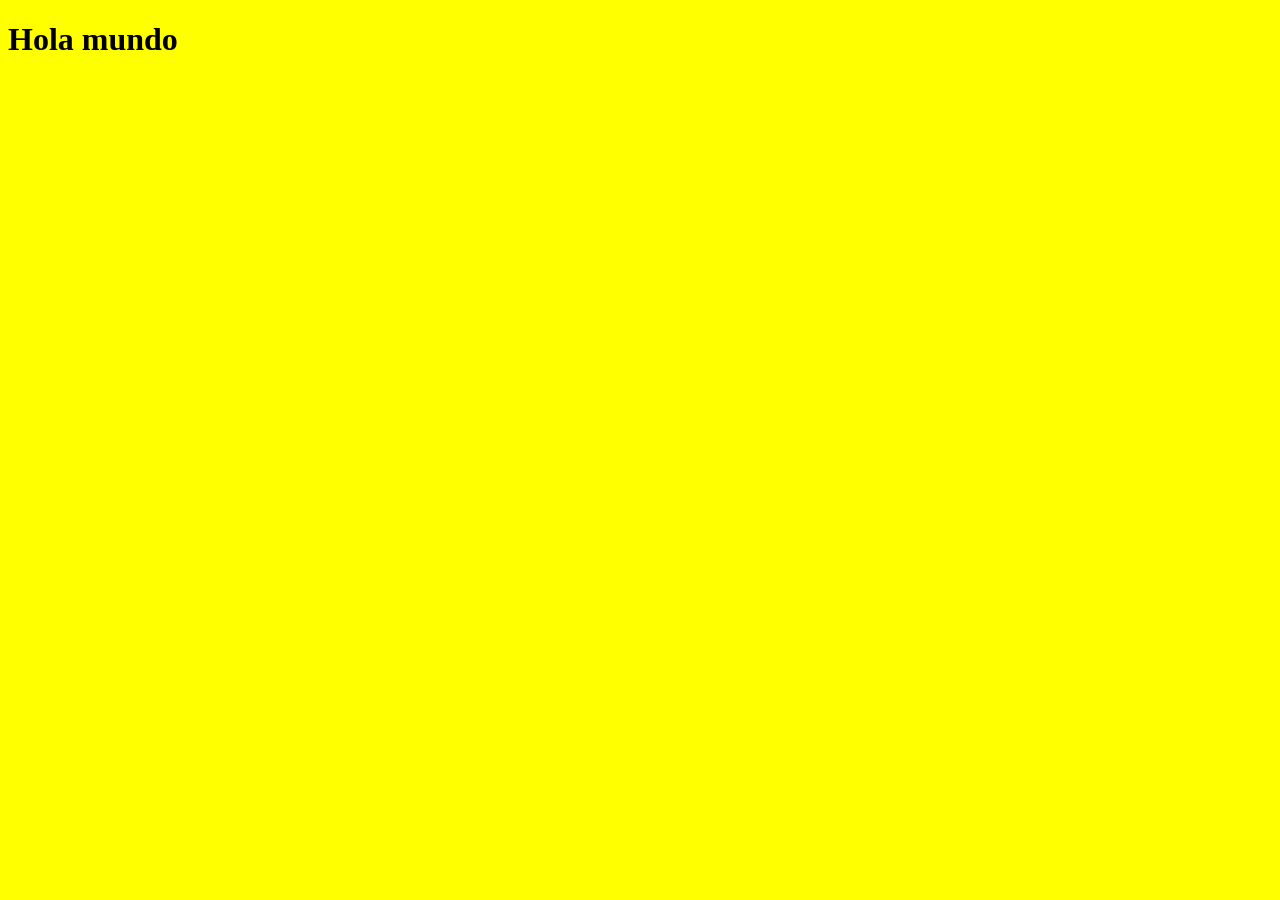
==== index.html @ cd5eba56 "Add files via upload" ====
<!DOCTYPE html>
<html lang = "en">
<head>
    <title>Biblioteca Comunitaria</title>
    <link rel="stylesheet" href="style.css">
</head>
<body>
    <h1>Hola mundo </h1>
    <footer >

    </footer>
</body>

</html>
---- style.css ----
body{
    background-color: yellow;
    
}
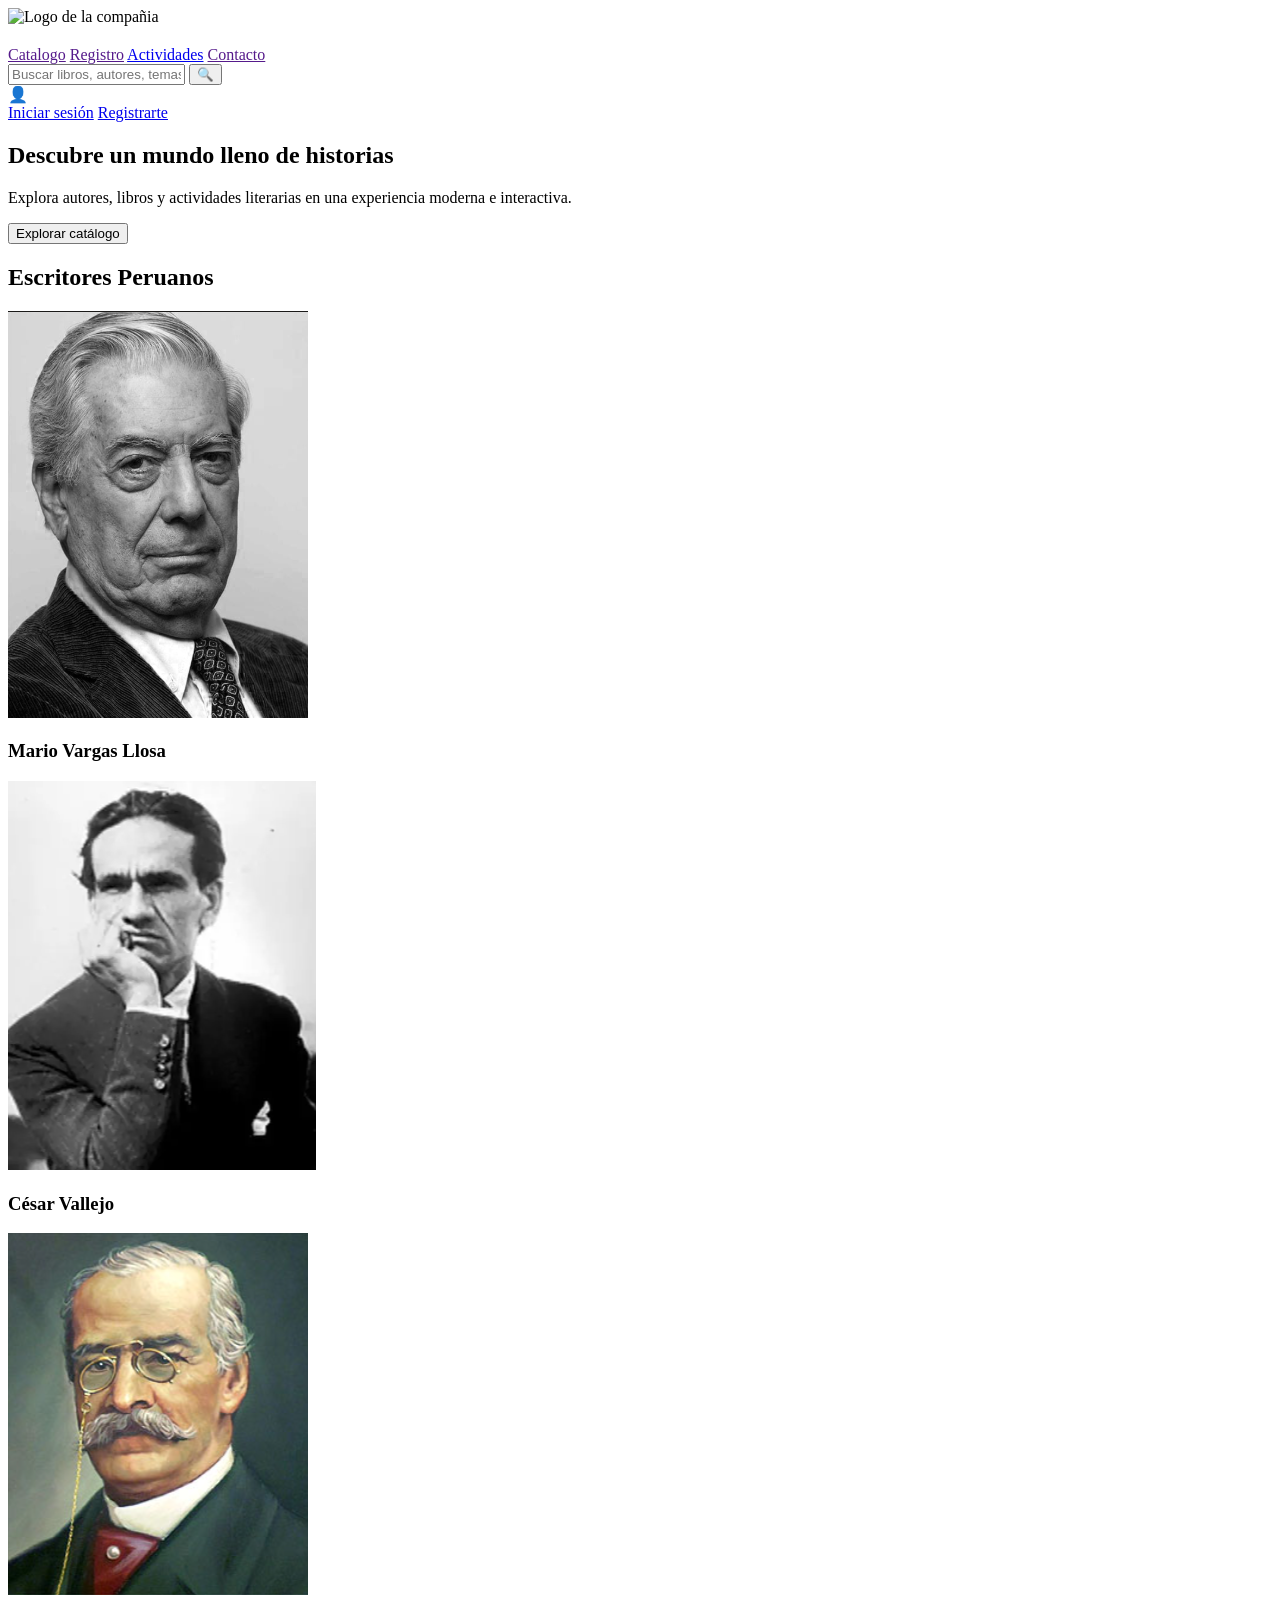
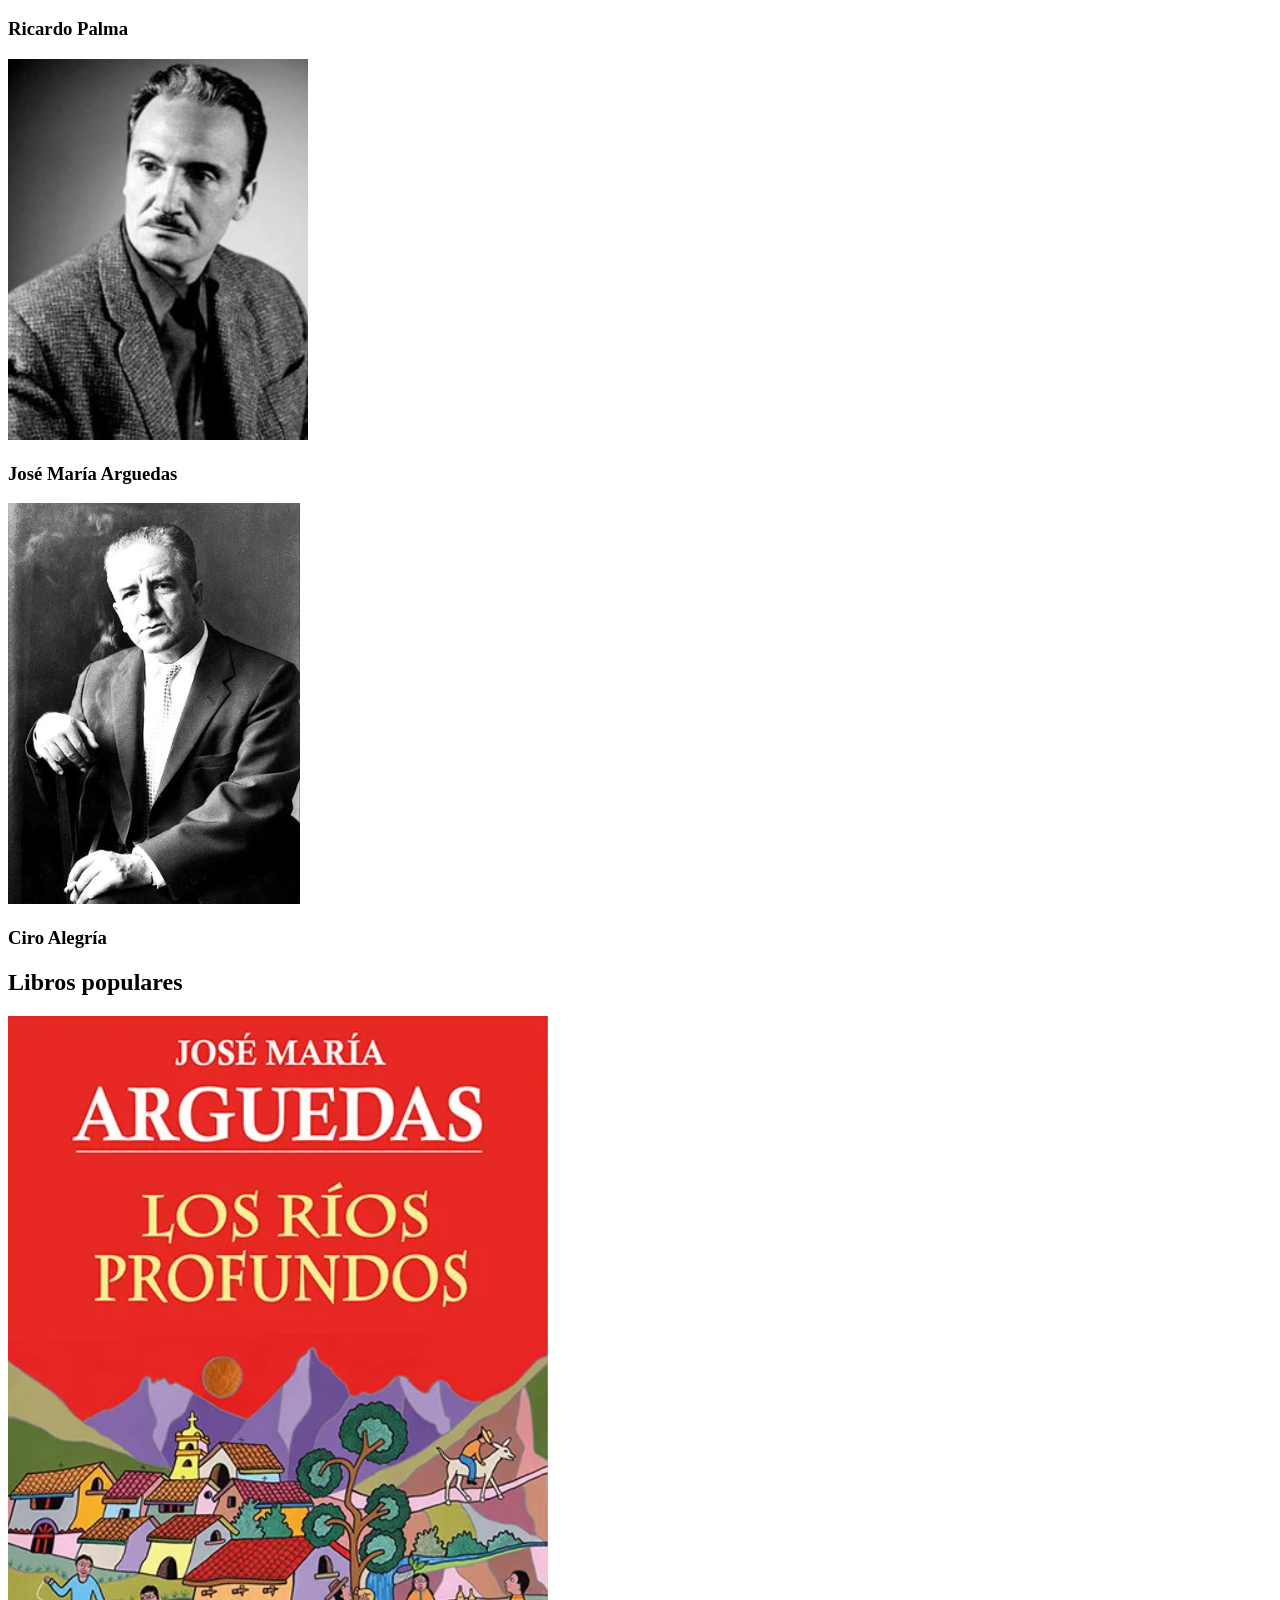
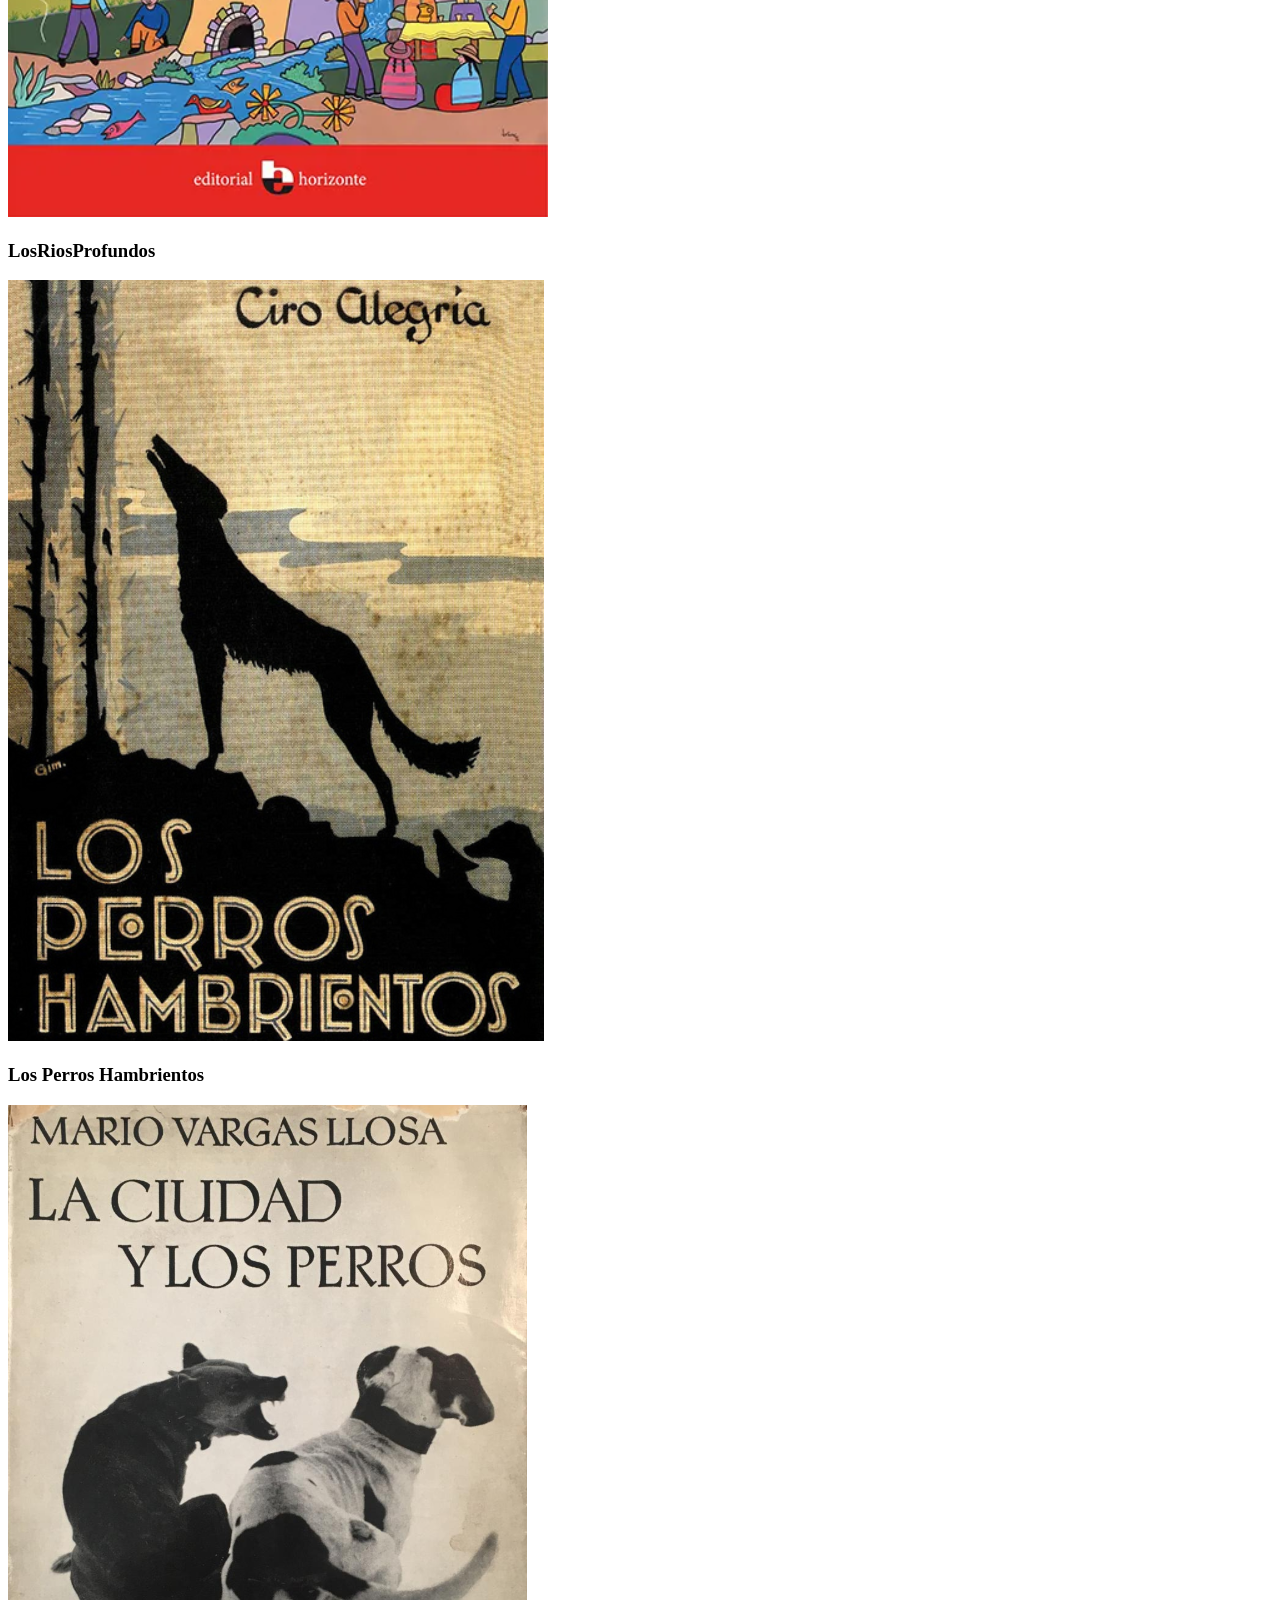
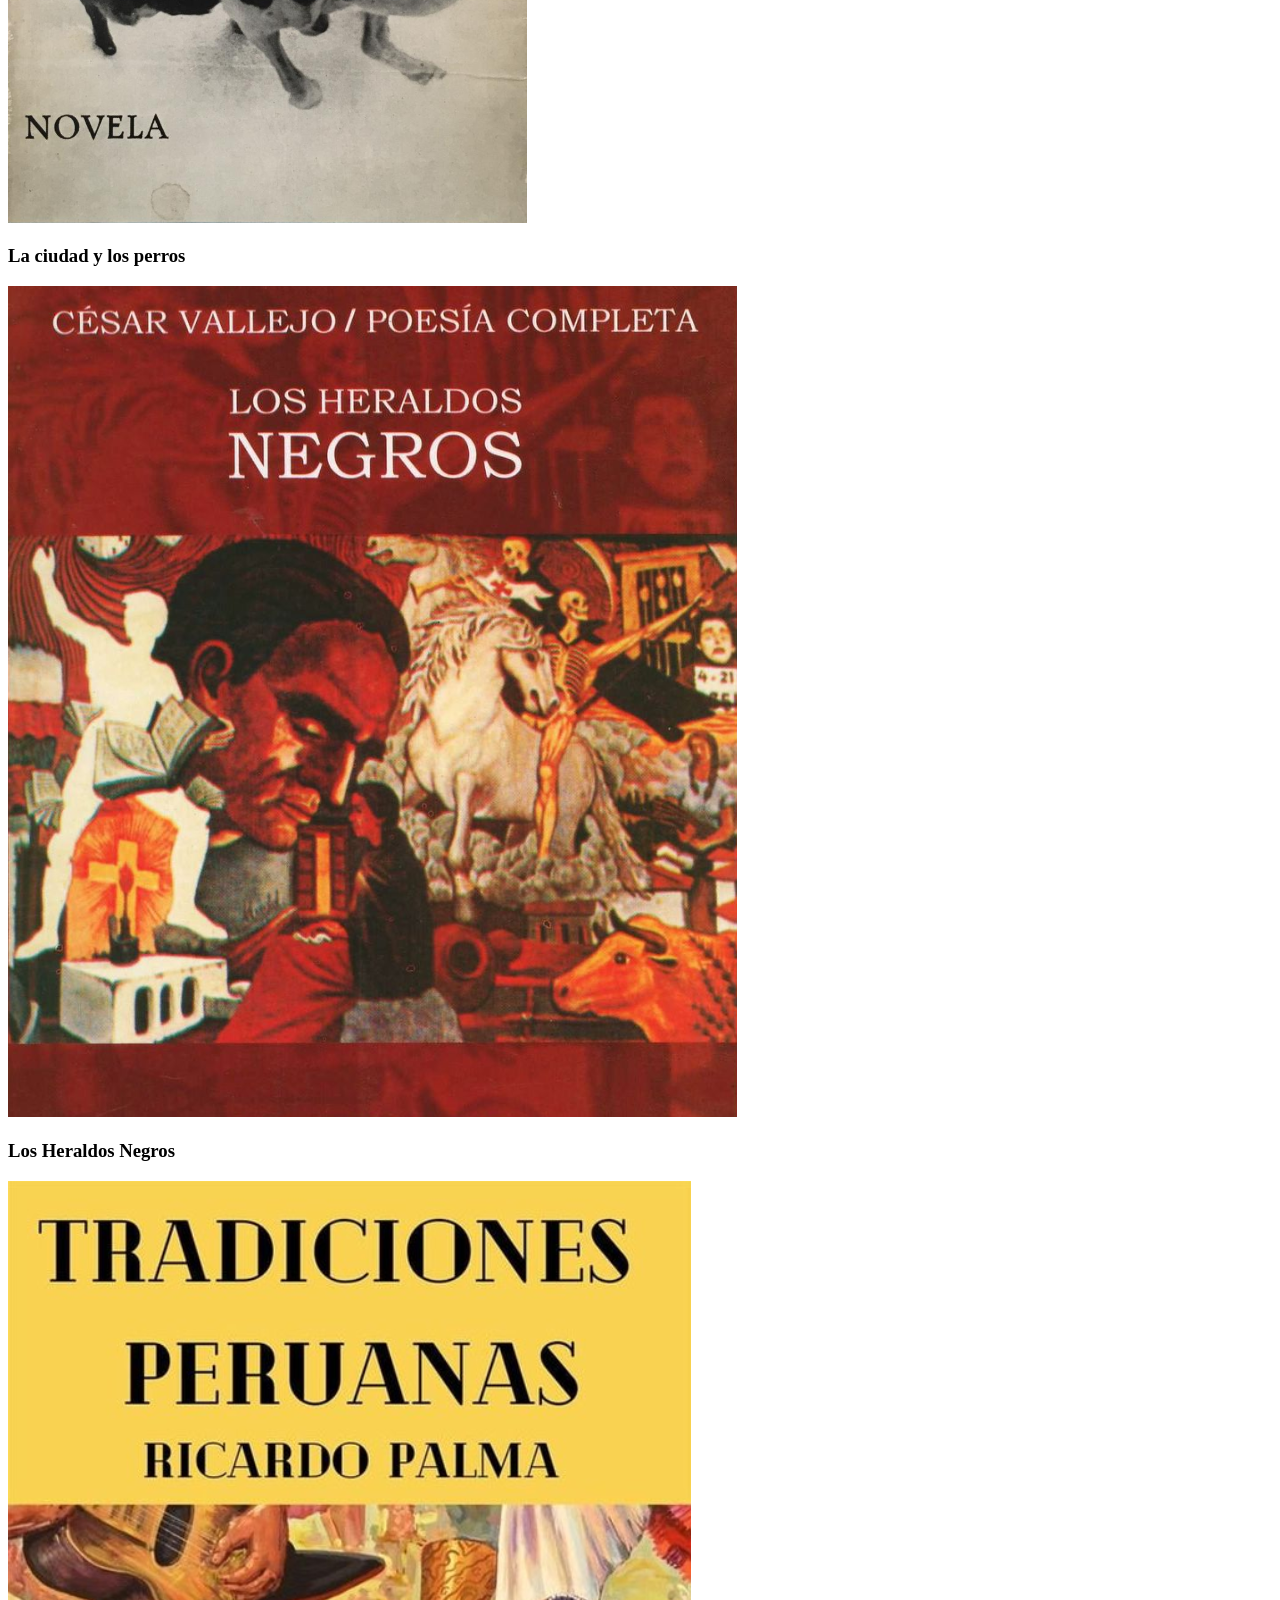
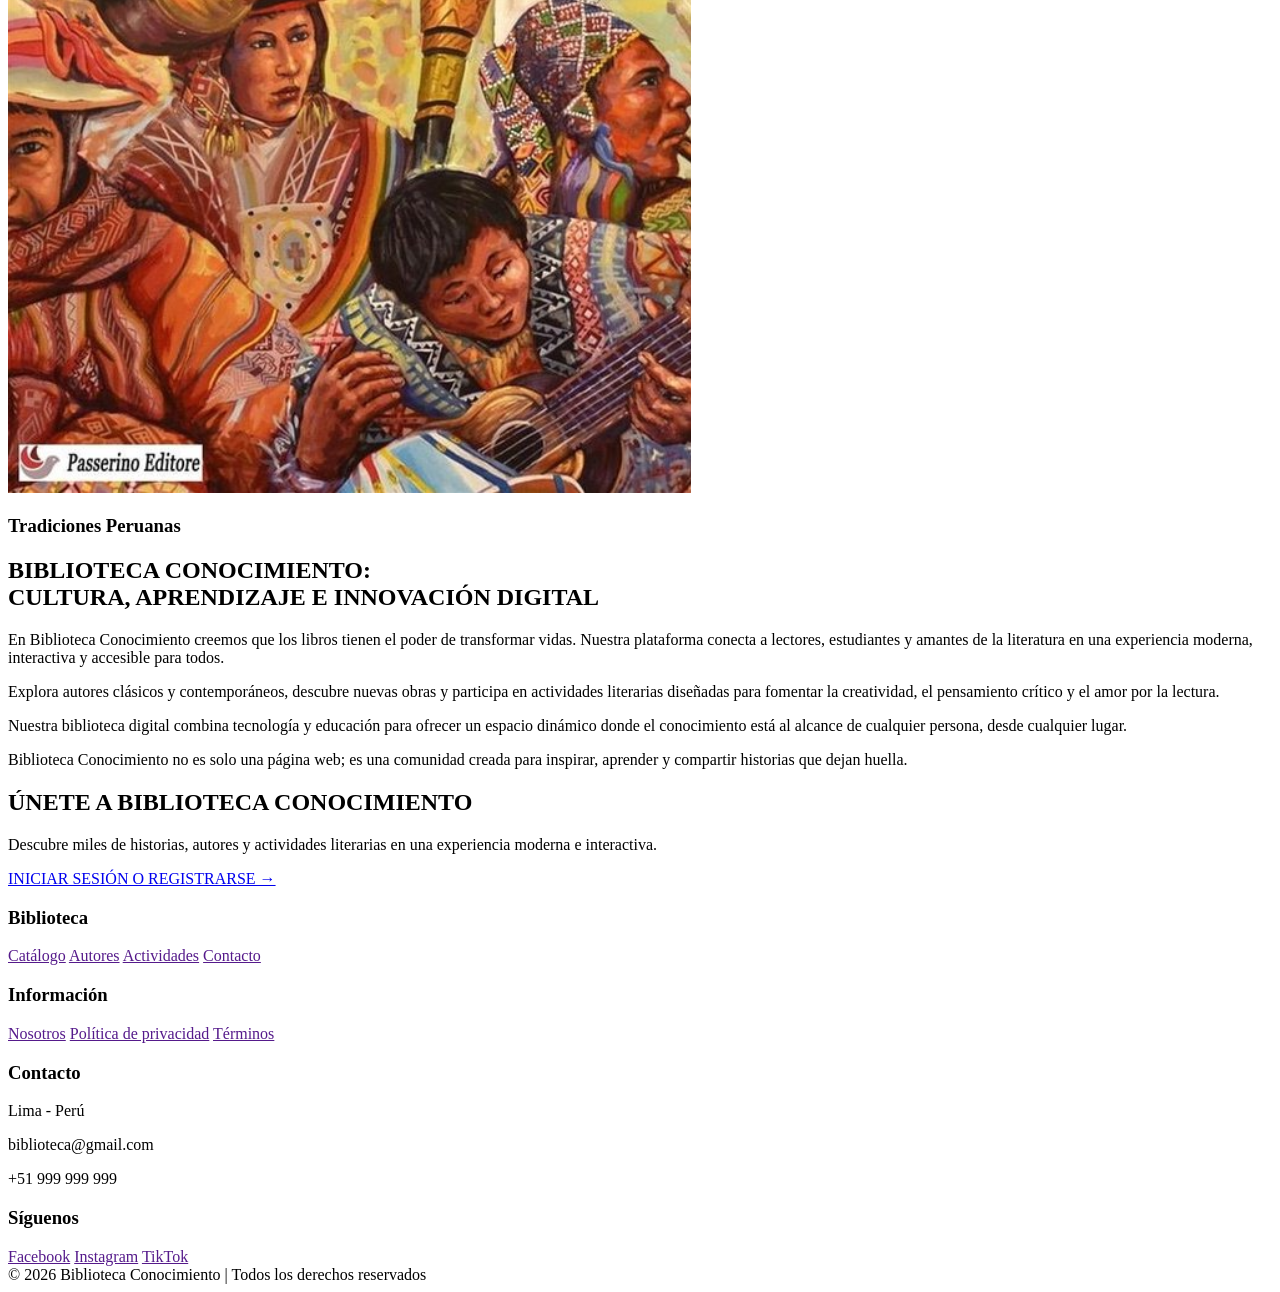
==== commit 84af1037: "reorganization." ====
--- a/index.html
+++ b/index.html
@@ -1,14 +1,227 @@
-<!DOCTYPE html>
-<html lang = "en">
-<head>
-    <title>Biblioteca Comunitaria</title>
-    <link rel="stylesheet" href="style.css">
-</head>
-<body>
-    <h1>Hola mundo </h1>
-    <footer >
-
-    </footer>
-</body>
-
-</html>+<!DOCTYPE html>
+<html lang="en">
+<head>
+    <meta charset="UTF-8">
+    <meta name="viewport" content="width=device-width, initial-scale=1.0">
+    <link rel="stylesheet" href="stilo.css">
+    <title>Encabezado responsive</title>
+</head>
+<body>
+    <header>
+         <div class="logo">
+            <img src="biblio.png" alt="Logo de la compañia">
+            <h2 class="nombre-empresa"></h2>
+        </div>
+           
+               <a href="" class="nav-link">Catalogo</a>
+               <a href="" class="nav-link">Registro</a>
+               <a href="Actividades.html" class="nav-link">Actividades</a> 
+               <a href="" class="nav-link">Contacto</a>
+        </nav>
+
+        <div class="buscador">
+          <input type="text" placeholder="Buscar libros, autores, temas...">
+           <button>🔍</button>
+        </div>
+
+        <div class="login-container">
+
+         <div class="login-icon">
+          👤
+
+         </div>
+
+          <div class="login-menu">
+          <a href="#">Iniciar sesión</a>
+          <a href="#">Registrarte</a>
+          
+         </div>
+
+
+        </div>
+
+    </header>
+    <section class="hero">
+
+    <div class="hero-contenido">
+
+        <h1>Descubre un mundo lleno de historias</h1>
+
+        <p>
+            Explora autores, libros y actividades literarias en una experiencia moderna e interactiva.
+        </p>
+
+        <div class="hero-botones">
+            <button class="btn-explorar">Explorar catálogo</button>
+        </div>
+
+    </div>
+
+</section>
+   <section class="escritores">
+
+    <h2>Escritores Peruanos</h2>
+
+    <div class="slider-autores">
+
+        <div class="autor-card">
+            <img src="mario_vargas_llosa.png" alt="Mario Vargas Llosa">
+            <h3>Mario Vargas Llosa</h3>
+        </div>
+
+        <div class="autor-card">
+            <img src="cesar_vallego.png" alt="César Vallejo">
+            <h3>César Vallejo</h3>
+        </div>
+        <div class="autor-card">
+            <img src="ricardo_palma.png" alt="Ricardo Palma">
+            <h3>Ricardo Palma</h3>
+        </div>
+
+        <div class="autor-card">
+            <img src="jose_maria_arguedas.png" alt="José María Arguedas">
+            <h3>José María Arguedas</h3>
+        </div>
+
+        <div class="autor-card">
+            <img src="Ciro_alegria.png" alt="Ciro Alegría">
+            <h3>Ciro Alegría</h3>
+        </div>
+
+    </div>
+
+</section>
+<section class="libros-populares">
+
+    <h2>Libros populares</h2>
+
+    <div class="slider-libros">
+
+        <div class="libro-card">
+            <img src="LosRiosProfundos.png" alt="Los Rios Profundos">
+            <h3>LosRiosProfundos</h3>
+        </div>
+
+        <div class="libro-card">
+            <img src="LosPerrosHambrientos.png" alt="Los Perros Hambrientos">
+            <h3>Los Perros Hambrientos</h3>
+        </div>
+
+        <div class="libro-card">
+            <img src="LaCiudadyLosPerros.png" alt="La Ciudad y LosPerros">
+            <h3>La ciudad y los perros </h3>
+        </div>
+         <div class="libro-card">
+            <img src="LosHeraldosNegros.png" alt="Los Heraldos Negros">
+            <h3>Los Heraldos Negros</h3>
+        </div>
+
+        <div class="libro-card">
+            <img src="TradicionesPeruanas.png" alt="Tradiciones Peruanas">
+            <h3>Tradiciones Peruanas</h3>
+        </div>
+
+    </div>
+
+</section>
+
+    <script src="./js/main.js"></script>
+    <section class="info-biblioteca">
+
+    <div class="contenido-info">
+
+        <h2>
+            BIBLIOTECA CONOCIMIENTO:
+            <br>
+            CULTURA, APRENDIZAJE E INNOVACIÓN DIGITAL
+        </h2>
+
+        <p>
+            En Biblioteca Conocimiento creemos que los libros tienen el poder
+            de transformar vidas. Nuestra plataforma conecta a lectores,
+            estudiantes y amantes de la literatura en una experiencia moderna,
+            interactiva y accesible para todos.
+        </p>
+
+        <p>
+            Explora autores clásicos y contemporáneos, descubre nuevas obras
+            y participa en actividades literarias diseñadas para fomentar la
+            creatividad, el pensamiento crítico y el amor por la lectura.
+        </p>
+
+        <p>
+            Nuestra biblioteca digital combina tecnología y educación para
+            ofrecer un espacio dinámico donde el conocimiento está al alcance
+            de cualquier persona, desde cualquier lugar.
+        </p>
+
+        <p>
+            Biblioteca Conocimiento no es solo una página web; es una comunidad
+            creada para inspirar, aprender y compartir historias que dejan huella.
+        </p>
+
+    </div>
+
+</section>
+
+<section class="franja-biblioteca">
+
+    <div class="franja-texto">
+        <h2>ÚNETE A BIBLIOTECA CONOCIMIENTO</h2>
+        <p>
+            Descubre miles de historias, autores y actividades literarias 
+            en una experiencia moderna e interactiva.
+        </p>
+    </div>
+
+    <div class="franja-boton">
+        <a href="#">INICIAR SESIÓN O REGISTRARSE →</a>
+    </div>
+
+</section>
+    
+    
+</body>
+<footer class="footer">
+
+    <div class="footer-contenido">
+
+        <div class="footer-seccion">
+            <h3>Biblioteca</h3>
+            <a href="">Catálogo</a>
+            <a href="">Autores</a>
+            <a href="">Actividades</a>
+            <a href="">Contacto</a>
+        </div>
+
+        <div class="footer-seccion">
+            <h3>Información</h3>
+            <a href="">Nosotros</a>
+            <a href="">Política de privacidad</a>
+            <a href="">Términos</a>
+        </div>
+
+        <div class="footer-seccion">
+            <h3>Contacto</h3>
+            <p>Lima - Perú</p>
+            <p>biblioteca@gmail.com</p>
+            <p>+51 999 999 999</p>
+        </div>
+
+        <div class="footer-seccion">
+            <h3>Síguenos</h3>
+            <div class="redes">
+                <a href="">Facebook</a>
+                <a href="">Instagram</a>
+                <a href="">TikTok</a>
+            </div>
+        </div>
+
+    </div>
+
+    <div class="footer-bottom">
+        © 2026 Biblioteca Conocimiento | Todos los derechos reservados
+    </div>
+
+</footer>
+</html>
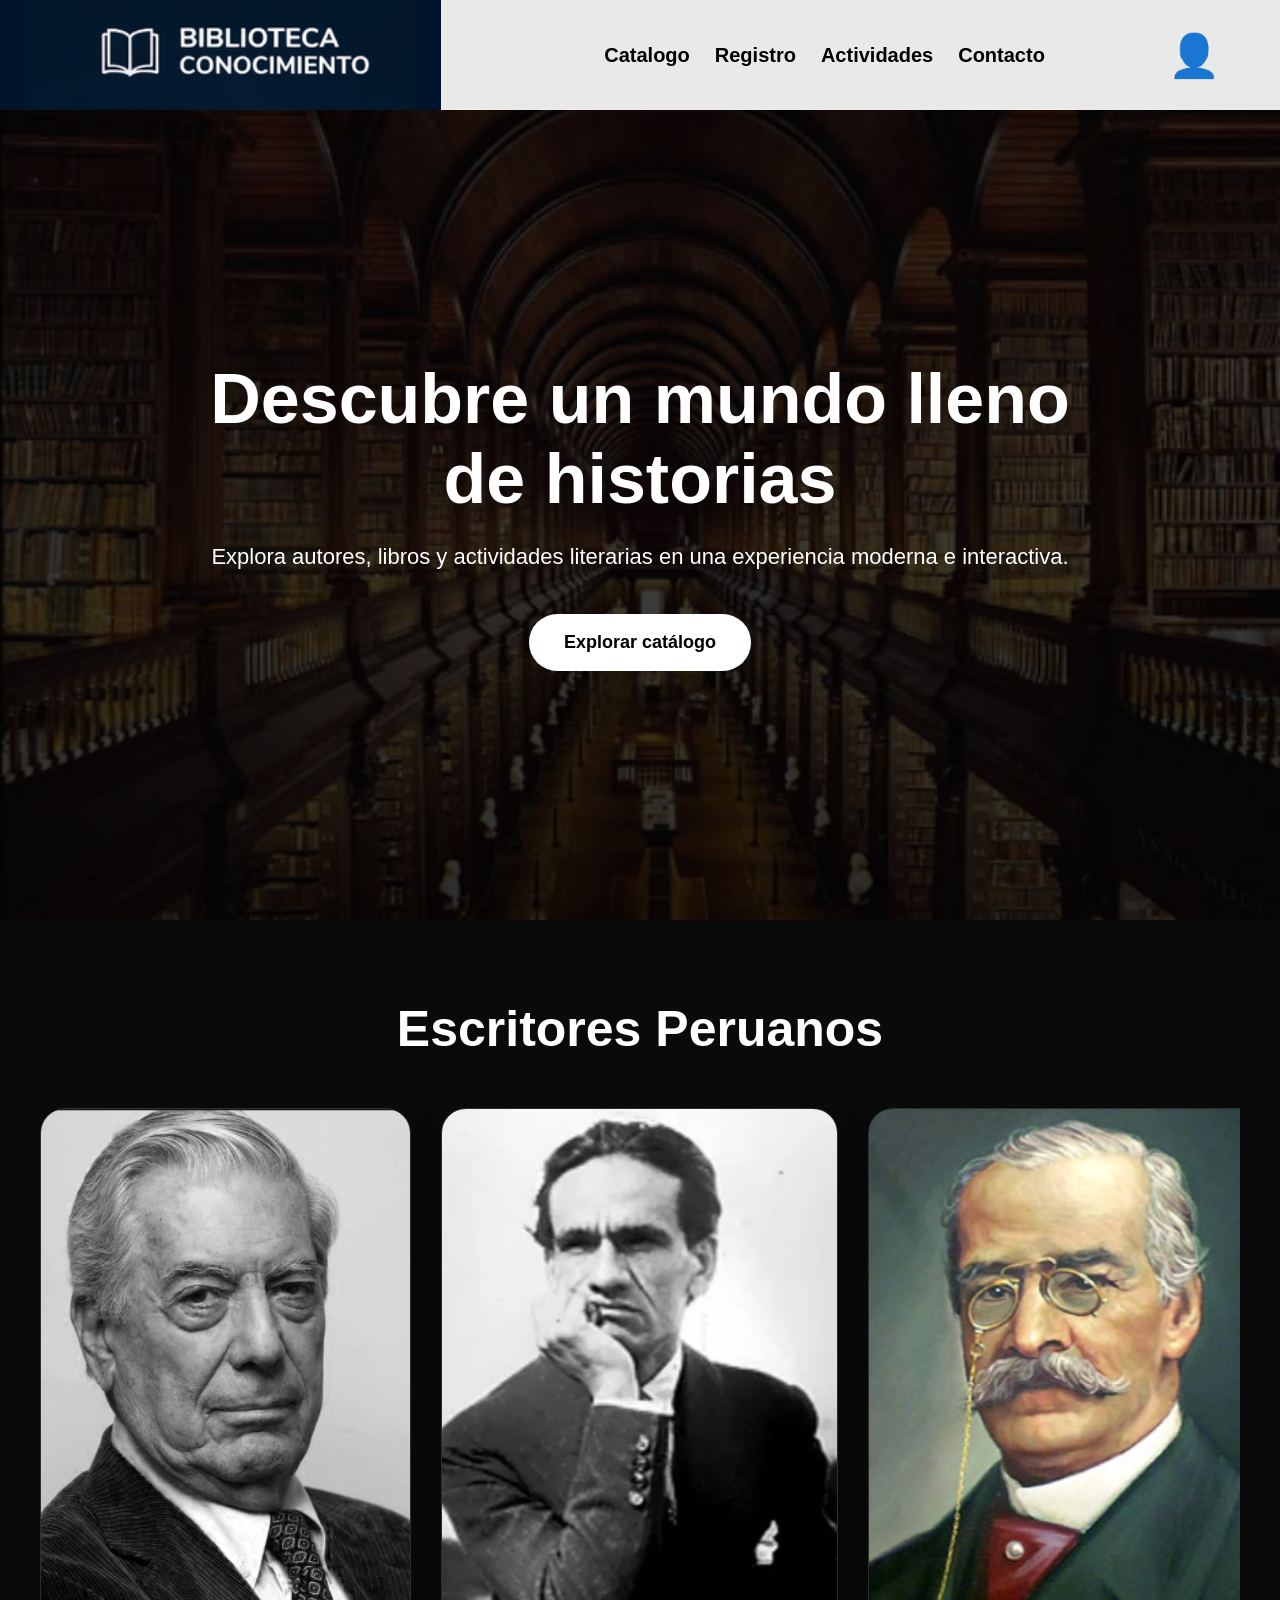
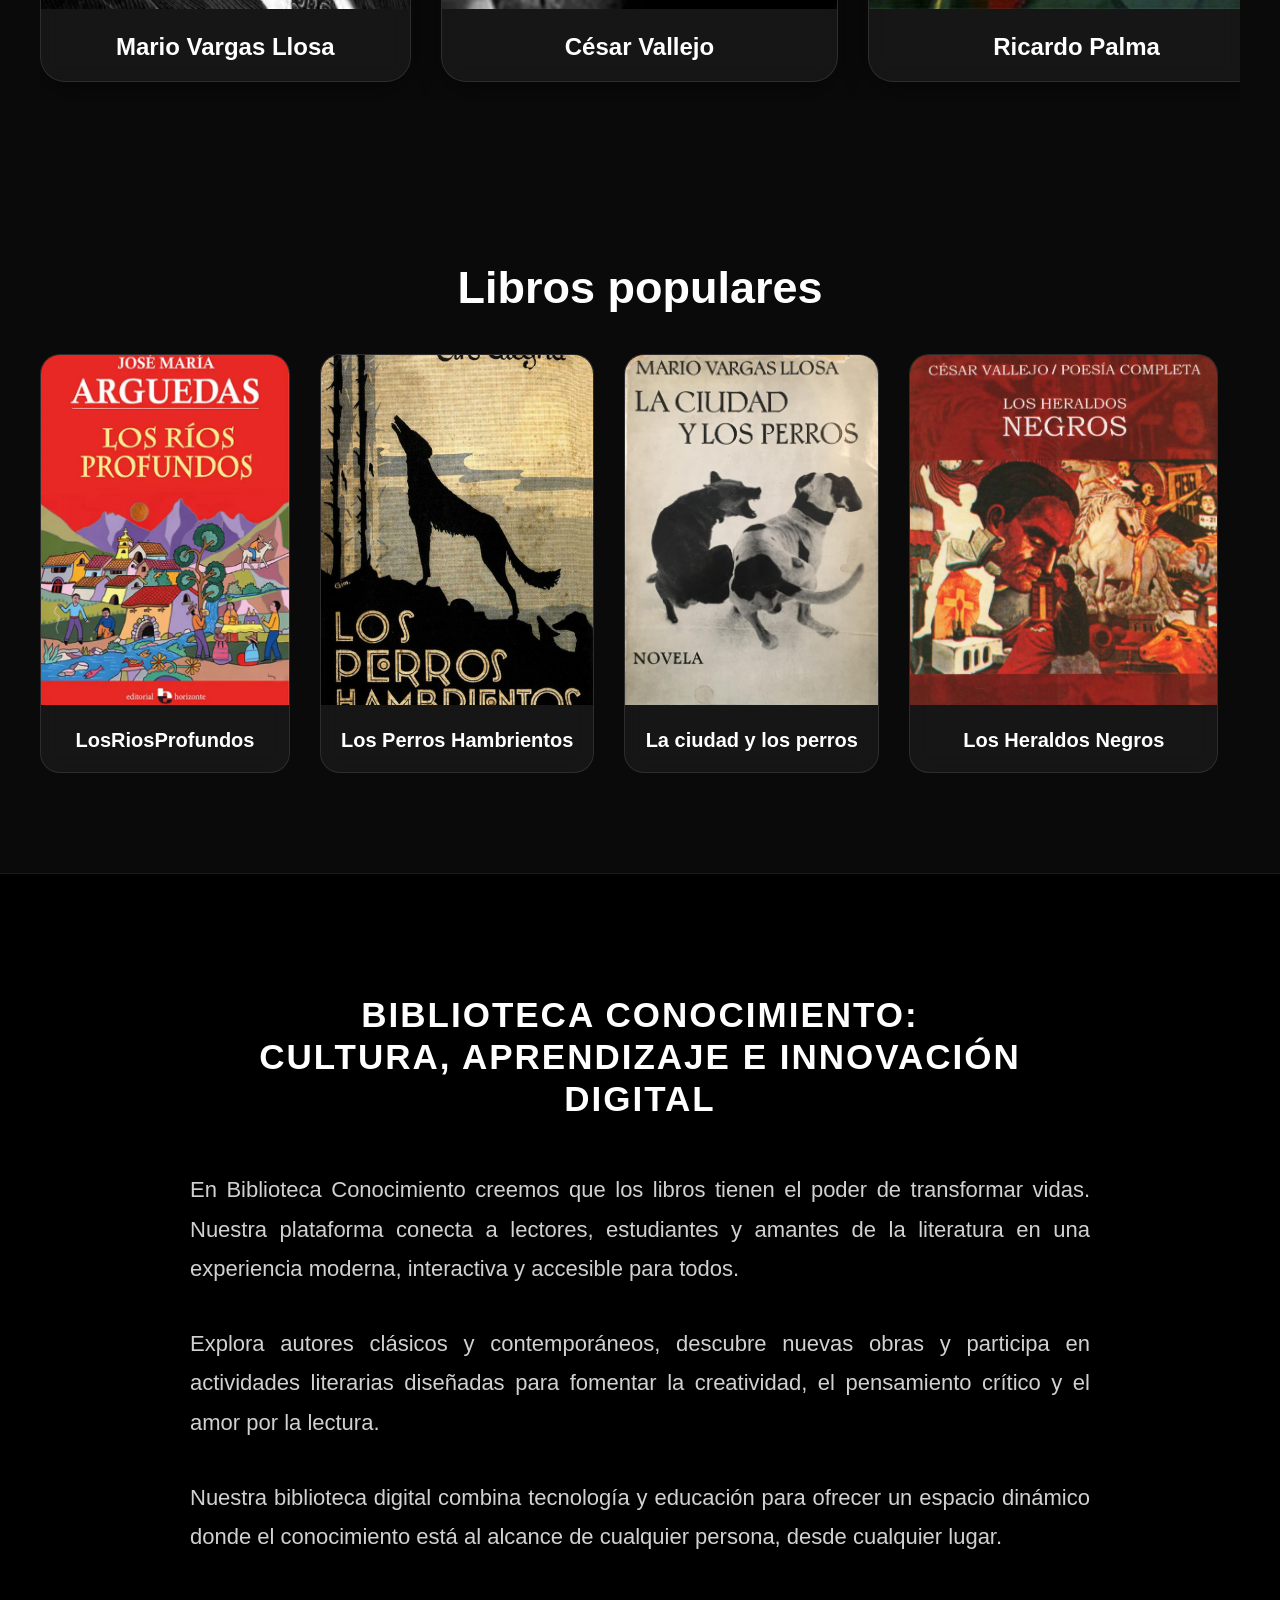
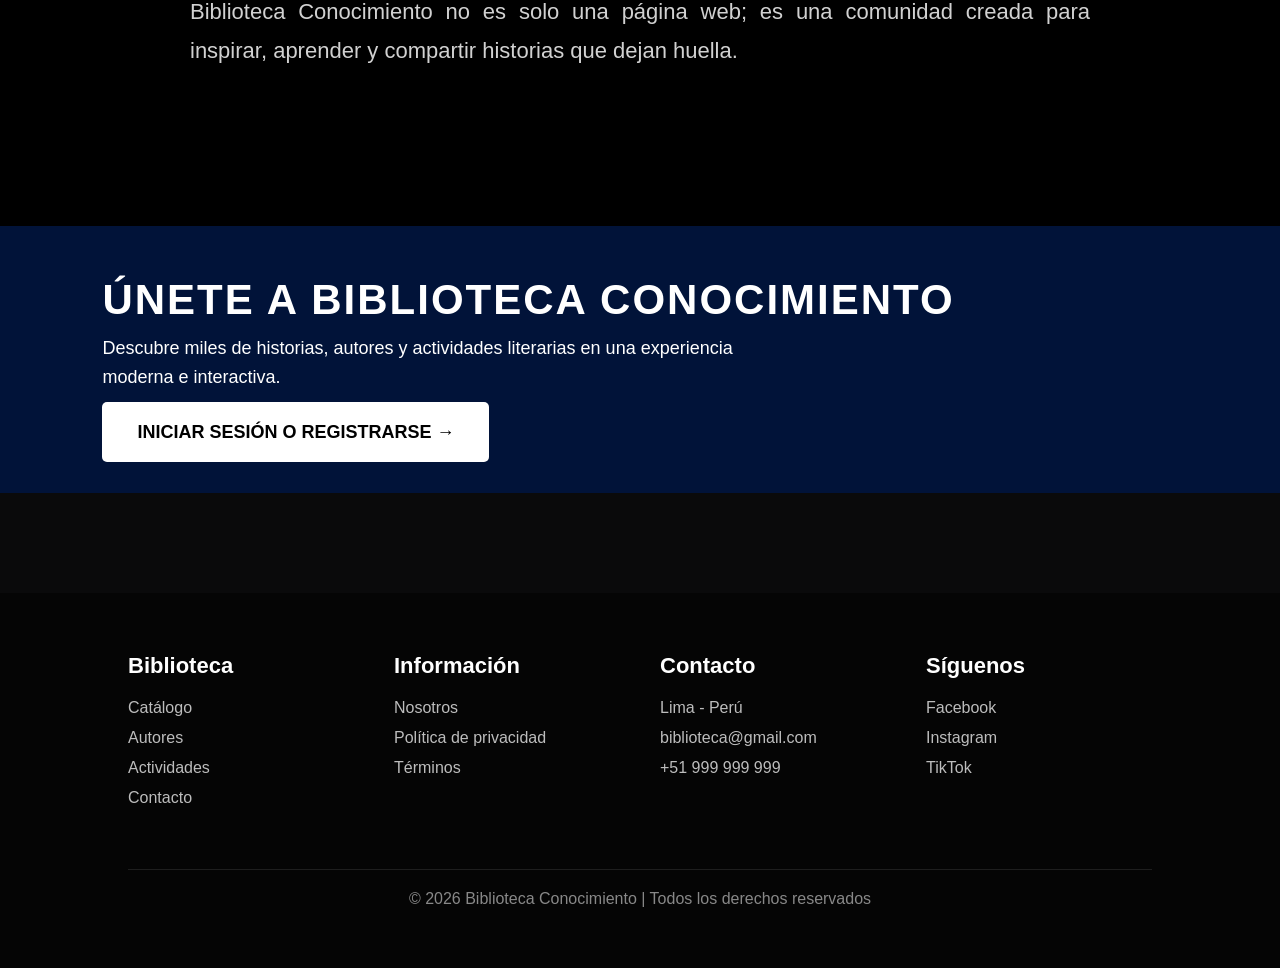
==== commit 9d983c63: "upd" ====
--- a/index.html
+++ b/index.html
@@ -3,42 +3,41 @@
 <head>
     <meta charset="UTF-8">
     <meta name="viewport" content="width=device-width, initial-scale=1.0">
-    <link rel="stylesheet" href="stilo.css">
+    <link rel="stylesheet" href="PCss/stilo.css">
     <title>Encabezado responsive</title>
 </head>
 <body>
     <header>
          <div class="logo">
-            <img src="biblio.png" alt="Logo de la compañia">
-            <h2 class="nombre-empresa"></h2>
-        </div>
-           
-               <a href="" class="nav-link">Catalogo</a>
-               <a href="" class="nav-link">Registro</a>
-               <a href="Actividades.html" class="nav-link">Actividades</a> 
-               <a href="" class="nav-link">Contacto</a>
-        </nav>
-
-        <div class="buscador">
-          <input type="text" placeholder="Buscar libros, autores, temas...">
-           <button>🔍</button>
-        </div>
-
-        <div class="login-container">
-
-         <div class="login-icon">
-          👤
-
-         </div>
-
-          <div class="login-menu">
-          <a href="#">Iniciar sesión</a>
-          <a href="#">Registrarte</a>
-          
-         </div>
-
-
-        </div>
+        <img src="Imagenes/Logo/biblio.png" alt="Logo de la compañia">
+        <h2 class="nombre-empresa"></h2>
+    </div>
+
+    <button class="menu-toggle" id="menu-toggle">
+        ☰
+    </button>
+
+    <nav class="nav" id="nav-menu">
+        <a href="Catalago.html" class="nav-link">Catalogo</a>
+        <a href="" class="nav-link">Registro</a>
+        <a href="Actividades.html" class="nav-link">Actividades</a>
+        <a href="Contacto.html"class = "nav-link">Contacto</a>
+    </nav>
+        
+    </div>
+
+    <div class="login-container">
+
+        <div class="login-icon">
+            👤
+        </div>
+
+        <div class="login-menu" id="loginMenu">
+          <a href="/login.html">Iniciar sesión</a>
+          <a href="/login.html">Registrarte</a>
+        </div>
+
+    </div>
 
     </header>
     <section class="hero">
@@ -65,26 +64,26 @@
     <div class="slider-autores">
 
         <div class="autor-card">
-            <img src="mario_vargas_llosa.png" alt="Mario Vargas Llosa">
+            <img src="Imagenes/Autores/mario_vargas_llosa.png" alt="Mario Vargas Llosa">
             <h3>Mario Vargas Llosa</h3>
         </div>
 
         <div class="autor-card">
-            <img src="cesar_vallego.png" alt="César Vallejo">
+            <img src="Imagenes/Autores/CesarVallejo.png" alt="César Vallejo">
             <h3>César Vallejo</h3>
         </div>
         <div class="autor-card">
-            <img src="ricardo_palma.png" alt="Ricardo Palma">
+            <img src="Imagenes/Autores/RicardoPalma.png" alt="Ricardo Palma">
             <h3>Ricardo Palma</h3>
         </div>
 
         <div class="autor-card">
-            <img src="jose_maria_arguedas.png" alt="José María Arguedas">
+            <img src="Imagenes/Autores/jose_maria_arguedas.png" alt="José María Arguedas">
             <h3>José María Arguedas</h3>
         </div>
 
         <div class="autor-card">
-            <img src="Ciro_alegria.png" alt="Ciro Alegría">
+            <img src="Imagenes/Autores/Ciro_alegria.png" alt="Ciro Alegría">
             <h3>Ciro Alegría</h3>
         </div>
 
@@ -98,26 +97,26 @@
     <div class="slider-libros">
 
         <div class="libro-card">
-            <img src="LosRiosProfundos.png" alt="Los Rios Profundos">
+            <img src="Imagenes/Libros/LosRiosProfundos.png" alt="Los Rios Profundos">
             <h3>LosRiosProfundos</h3>
         </div>
 
         <div class="libro-card">
-            <img src="LosPerrosHambrientos.png" alt="Los Perros Hambrientos">
+            <img src="Imagenes/Libros/LosPerrosHambrientos.png" alt="Los Perros Hambrientos">
             <h3>Los Perros Hambrientos</h3>
         </div>
 
         <div class="libro-card">
-            <img src="LaCiudadyLosPerros.png" alt="La Ciudad y LosPerros">
+            <img src="Imagenes/Libros/LaCiudadyLosPerros.png" alt="La Ciudad y LosPerros">
             <h3>La ciudad y los perros </h3>
         </div>
          <div class="libro-card">
-            <img src="LosHeraldosNegros.png" alt="Los Heraldos Negros">
+            <img src="Imagenes/Libros/LosHeraldosNegros.png" alt="Los Heraldos Negros">
             <h3>Los Heraldos Negros</h3>
         </div>
 
         <div class="libro-card">
-            <img src="TradicionesPeruanas.png" alt="Tradiciones Peruanas">
+            <img src="Imagenes/Libros/TradicionesPeruanas.png" alt="Tradiciones Peruanas">
             <h3>Tradiciones Peruanas</h3>
         </div>
 
@@ -125,7 +124,7 @@
 
 </section>
 
-    <script src="./js/main.js"></script>
+    <script src="main.js"></script>
     <section class="info-biblioteca">
 
     <div class="contenido-info">
@@ -175,13 +174,12 @@
     </div>
 
     <div class="franja-boton">
-        <a href="#">INICIAR SESIÓN O REGISTRARSE →</a>
+        <a href="login.html">INICIAR SESIÓN O REGISTRARSE →</a>
     </div>
 
 </section>
     
-    
-</body>
+
 <footer class="footer">
 
     <div class="footer-contenido">
@@ -224,4 +222,5 @@
     </div>
 
 </footer>
+</body>
 </html>
--- a/PCss/stilo.css
+++ b/PCss/stilo.css
@@ -0,0 +1,837 @@
+*{
+    margin: 0;
+    padding: 0;
+    box-sizing: border-box;
+}
+body{
+
+    background: rgb(10, 10, 11);
+
+    font-family: sans-serif;
+
+    overflow-x: hidden;
+}
+
+header{
+    display:flex;
+    align-items:stretch; /* importante */
+    justify-content:space-between;
+    height:110px;
+    background:#e9e9e9;
+}
+
+/* LOGO */
+.logo{
+    background:#00152b;
+    height:100%;
+    min-height:110px;
+    display:flex;
+    align-items:center;
+    justify-content:center;
+    padding:0 25px;
+}
+
+.logo img{
+    height:100%;
+    width:auto;
+    object-fit:contain;
+}
+
+.logo img{
+    height:100%;
+    width:auto;
+}
+
+/* BUSCADOR */
+.buscador{
+    flex:1;
+    display:flex;
+    align-items:center;
+    gap:10px;
+    max-width:450px;
+}
+
+.buscador input{
+    width:100%;
+    padding:12px 20px;
+    border-radius:30px;
+    border:1px solid #ccc;
+}
+
+.buscador button{
+    border:none;
+    border-radius:50%;
+    padding:10px;
+    cursor:pointer;
+}
+
+/* MENU */
+.nav{
+    display:flex;
+    gap:50px;
+    margin-left:60px;
+}
+
+.nav-link{
+    text-decoration:none;
+    color:black;
+    font-weight:bold;
+}
+
+/* LOGIN */
+.login-container{
+    display:flex;
+    align-items:center;
+}
+
+.login-icon{
+    font-size:35px;
+    cursor:pointer;
+}
+
+/* HAMBURGUESA */
+.menu-toggle{
+    display:none;
+}
+
+@media(max-width:768px){
+
+    header{
+        flex-wrap:nowrap;
+        padding:10px;
+        height:auto;
+        gap:10px;
+    }
+
+    .logo{
+        width:140px;
+        height:70px;
+    }
+
+    .logo img{
+        width:100%;
+        height:100%;
+        object-fit:contain;
+    }
+
+    .buscador{
+        flex:1;
+        max-width:none;
+    }
+
+    .buscador input{
+        width:100%;
+        font-size:14px;
+        padding:10px 15px;
+    }
+
+    .menu-toggle{
+        display:block;
+        font-size:32px;
+        border:none;
+        background:none;
+        cursor:pointer;
+    }
+
+    .nav{
+        display:none;
+        position:absolute;
+        top:80px;
+        right:10px;
+        background:white;
+        flex-direction:column;
+        padding:20px;
+        border-radius:10px;
+        z-index:999;
+    }
+
+    .nav.active{
+        display:flex;
+    }
+
+    .login-icon{
+        font-size:30px;
+    }
+}
+
+
+header{
+    display: flex;
+    justify-content: space-between;
+    align-items: center;
+    background-color: #e9e9e9;
+    height: 110px;
+    padding: 0;
+    flex-wrap: wrap;
+    border-bottom: 1px solid rgba(255,255,255,0.1);
+    box-shadow: 0 2px 20px rgba(0,0,0,0.15);
+}
+
+
+
+
+.logo img{
+    height: 100%;
+    width: auto;
+    object-fit: cover;
+    display: block;
+    transition: transform 0.4s ease;
+}
+.logo img:hover{
+    transform: scale(0.95);
+}
+.nav{
+
+    display: flex;
+
+    gap: 25px;
+
+    flex-wrap: cente;
+}
+
+.nav-link{
+    text-decoration: none;
+    color: black;
+    font-size: 20px;
+    font-weight: bold;
+}
+.buscador{
+
+    display: flex;
+
+    align-items: center;
+
+    gap: 10px;
+}
+
+.buscador input{
+
+    background: rgba(236, 238, 241, 0.512);
+
+    border: 1px solid rgba(38, 9, 9, 0.2);
+
+    backdrop-filter: blur(10px);
+
+    border-radius: 30px;
+
+    padding: 10px 20px;
+
+    color: black;
+
+    outline: none;
+}
+.buscador button{
+
+    border-radius: 50%;
+
+    border: none;
+
+    padding: 10px;
+
+    cursor: pointer;
+}
+
+
+.escritores{
+
+    padding: 80px 40px;
+}
+
+.escritores h2{
+
+    color: white;
+
+    text-align: center;
+
+    font-size: 50px;
+
+    margin-bottom: 50px;
+}
+.slider-autores{
+
+    display: flex;
+
+    gap: 30px;
+
+    overflow-x: auto;
+
+    scroll-behavior: smooth;
+
+    padding-bottom: 20px;
+}
+.slider-autores::-webkit-scrollbar{
+    height: 10px;
+}
+
+.slider-autores::-webkit-scrollbar-thumb{
+
+    background: rgba(255,255,255,0.2);
+
+    border-radius: 20px;
+}
+.autor-card{
+
+    min-width: 320px;
+
+    background: rgba(255,255,255,0.05);
+
+    backdrop-filter: blur(10px);
+
+    border: 1px solid rgba(255,255,255,0.1);
+
+    border-radius: 25px;
+
+    overflow: hidden;
+
+    transition: 0.5s;
+
+    flex-shrink: 0;
+
+    box-shadow: 0 8px 25px rgba(0,0,0,0.4);
+}
+.autor-card:hover{
+
+    transform: scale(1.05);
+
+    box-shadow: 0 12px 35px rgba(255,255,255,0.15);
+}
+
+
+.autor-card img{
+
+    width: 100%;
+
+    height: 500px;
+
+    object-fit: cover;
+
+    transition: 0.8s;
+}
+
+.autor-card:hover img{
+    transform: scale(1.1);
+}
+
+.autor-card h3{
+
+    color: white;
+
+    text-align: center;
+
+    padding: 20px;
+
+    font-size: 24px;
+}
+
+
+
+@media(max-width:768px){
+
+    .escritores h2{
+        font-size: 35px;
+    }
+
+    .autor-card{
+      min-width: 200px;
+    }
+}
+.login-icon{
+    font-size: 30px;
+    cursor: pointer;
+    color: black;
+}
+
+
+
+.login-menu{
+
+    position: absolute;
+
+    top: 45px;
+
+    right: 0;
+
+    background: rgba(241, 241, 244, 0.604);
+
+    backdrop-filter: blur(15px);
+
+    border: 1px solid rgba(238, 231, 231, 0.2);
+
+    border-radius: 15px;
+
+    box-shadow: 0 8px 32px rgba(252, 251, 251, 0.3);
+
+    display: flex;
+
+    flex-direction: column;
+
+    min-width: 200px;
+
+ opacity: 0;
+
+    visibility: hidden;
+
+    transition: 0.4s;
+}
+
+.login-menu a{
+
+    color: rgb(91, 89, 89);
+
+    padding: 15px;
+
+    text-decoration: none;
+
+    font-weight: bold;
+
+    transition: 0.3s;
+}
+
+.login-menu a:hover{
+
+    background: rgba(255,255,255,0.1);
+
+    border-radius: 10px;
+}
+
+
+.login-container:hover .login-menu{
+
+    opacity: 1;
+
+    visibility: visible;
+}
+.login-container .login-icon{
+    font-size: 42px; 
+    margin-left: 20px;
+    margin-right: 60px;
+    cursor: pointer;
+}
+.hero{
+
+    height: 90vh;
+
+    background:
+    linear-gradient(rgba(0,0,0,0.7), rgba(0,0,0,0.8)),
+    url('../Imagenes/Logo/biblioteca.png');
+
+    background-size: cover;
+
+    background-position: center;
+
+    display: flex;
+
+    justify-content: center;
+
+    align-items: center;
+
+    text-align: center;
+
+    padding: 20px;
+}
+.hero-contenido{
+
+    max-width: 900px;
+}
+
+.hero h1{
+
+    color: white;
+
+    font-size: 70px;
+
+    margin-bottom: 20px;
+
+    animation: aparecer 1.5s ease;
+}
+.hero p{
+
+    color: white;
+
+    font-size: 22px;
+
+    line-height: 1.6;
+
+    margin-bottom: 40px;
+
+    animation: aparecer 2s ease;
+}
+
+.hero-botones{
+
+    display: flex;
+
+    justify-content: center;
+
+    gap: 20px;
+
+    flex-wrap: wrap;
+}
+.hero button{
+
+    padding: 18px 35px;
+
+    border: none;
+
+    border-radius: 50px;
+
+    font-size: 18px;
+
+    font-weight: bold;
+
+    cursor: pointer;
+
+    transition: 0.4s;
+}
+
+.btn-explorar{
+
+    background-color: white;
+
+    color: black;
+}
+.btn-explorar:hover{
+
+    background-color: #3600b3;
+
+    color: white;
+
+    transform: scale(1.08);
+}
+
+
+@keyframes aparecer{
+
+    from{
+        opacity: 0;
+        transform: translateY(40px);
+    }
+
+    to{
+        opacity: 1;
+        transform: translateY(0px);
+    }
+}
+@media(max-width: 768px){
+
+    .hero h1{
+        font-size: 45px;
+    }
+
+    .hero p{
+        font-size: 18px;
+    }
+
+    .hero{
+        height: 70vh;
+    }
+}
+.libros-populares{
+
+    padding: 80px 40px;
+}
+
+.libros-populares h2{
+
+    color: white;
+
+    font-size: 45px;
+
+    margin-bottom: 40px;
+
+    text-align: center;
+}
+.slider-libros{
+
+    display: flex;
+
+    gap: 30px;
+
+    overflow-x: auto;
+
+    scroll-behavior: smooth;
+
+    padding-bottom: 20px;
+}
+
+
+
+.slider-libros::-webkit-scrollbar{
+    height: 10px;
+}
+.slider-libros::-webkit-scrollbar-thumb{
+
+    background: rgba(255,255,255,0.2);
+
+    border-radius: 20px;
+}
+
+
+.libro-card{
+
+    min-width: 250px;
+
+    background: rgba(255,255,255,0.05);
+
+    backdrop-filter: blur(10px);
+
+    border: 1px solid rgba(255,255,255,0.1);
+
+    border-radius: 20px;
+
+    overflow: hidden;
+ transition: 0.5s;
+
+    flex-shrink: 0;
+}
+
+.libro-card:hover{
+
+    transform: scale(1.05);
+
+    box-shadow: 0 10px 30px rgba(255,255,255,0.15);
+}
+
+
+.libro-card img{
+
+    width: 100%;
+
+    height: 350px;
+
+    object-fit: cover;
+}
+.libro-card h3{
+
+    color: white;
+
+    text-align: center;
+
+    padding: 20px;
+
+    font-size: 20px;
+}
+
+
+@media(max-width:768px){
+
+    .libros-populares h2{
+        font-size: 35px;
+    }
+
+    .libro-card{
+        min-width: 200px;
+    }
+}
+
+.info-biblioteca{
+    border-top: 1px solid rgba(255,255,255,0.1);
+    background-color: #000;
+    color: white;
+    padding: 120px 10%;
+    display: flex;
+    justify-content: center;
+}
+
+.contenido-info{
+    max-width: 900px;
+}
+
+.contenido-info h2{
+    font-size: 35px;
+    text-align: center;
+    margin-bottom: 50px;
+    line-height: 1.2;
+    font-weight: bold;
+    letter-spacing: 2px;
+}
+
+.contenido-info p{
+    font-size: 22px;
+    line-height: 1.8;
+    color: #d1d1d1;
+    margin-bottom: 35px;
+    text-align: justify;
+}
+
+@media(max-width:768px){
+
+    .contenido-info h2{
+        font-size: 34px;
+    }
+
+    .contenido-info p{
+        font-size: 18px;
+    }
+
+    .info-biblioteca{
+        padding: 80px 7%;
+    }
+
+}
+
+.franja-biblioteca{
+    background: #011339;
+    padding: 50px 8%;
+    display: flex;
+    justify-content: space-between;
+    align-items: center;
+    flex-wrap: wrap;
+    gap: 30px;
+}
+
+.franja-texto h2{
+    color: white;
+    font-size: 42px;
+    letter-spacing: 2px;
+    margin-bottom: 10px;
+}
+
+.franja-texto p{
+    color: white;
+    font-size: 18px;
+    max-width: 700px;
+    line-height: 1.6;
+}
+
+.franja-boton a{
+    background: white;
+    color: black;
+    text-decoration: none;
+    padding: 20px 35px;
+    font-size: 18px;
+    font-weight: bold;
+    transition: 0.3s;
+    border-radius: 5px;
+}
+
+.franja-boton a:hover{
+    background: black;
+    color: white;
+}
+@media(max-width: 768px){
+
+    .franja-biblioteca{
+        flex-direction: column;
+        text-align: center;
+    }
+
+    .franja-texto h2{
+        font-size: 28px;
+    }
+
+    .franja-texto p{
+        font-size: 16px;
+    }
+
+}
+
+
+
+.footer{
+    background-color: #050505;
+    color: white;
+    padding: 60px 10%;
+    margin-top: 100px;
+}
+
+.footer-contenido{
+    display: grid;
+    grid-template-columns: repeat(auto-fit,minmax(220px,1fr));
+    gap: 40px;
+}
+
+.footer-seccion h3{
+    margin-bottom: 20px;
+    font-size: 22px;
+}
+
+.footer-seccion a,
+.footer-seccion p{
+    display: block;
+    color: #bdbdbd;
+    text-decoration: none;
+    margin-bottom: 12px;
+    transition: 0.3s;
+}
+
+.footer-seccion a:hover{
+    color: white;
+    transform: translateX(5px);
+}
+
+.footer-bottom{
+    border-top: 1px solid rgba(255,255,255,0.1);
+    margin-top: 50px;
+    padding-top: 20px;
+    text-align: center;
+    color: #888;
+}
+.menu-toggle {
+    display: none;
+    font-size: 32px;
+    background: none;
+    border: none;
+    cursor: pointer;
+    margin-right: 20px;
+}
+
+
+@media (max-width:768px){
+
+    header{
+        display:flex;
+        justify-content:space-between;
+        align-items:center;
+        padding:15px;
+        height:auto;
+        flex-wrap:wrap;
+    }
+
+    .logo{
+        flex:1;
+        padding:0 10px;
+    }
+
+    .logo img{
+        width:180px;
+        height:auto;
+    }
+
+    .menu-toggle{
+        display:block;
+        font-size:32px;
+        border:none;
+        background:none;
+        cursor:pointer;
+    }
+
+    .nav{
+        display:none;
+        width:100%;
+        flex-direction:column;
+        background:#fff;
+        padding:20px;
+        gap:20px;
+        text-align:center;
+    }
+
+    .nav.active{
+        display:flex;
+    }
+
+    .buscador{
+        width:100%;
+        order:4;
+        margin-top:10px;
+        justify-content:center;
+    }
+
+    .buscador input{
+        width:90%;
+    }
+
+    .login-container{
+        margin-left:auto;
+    }
+}
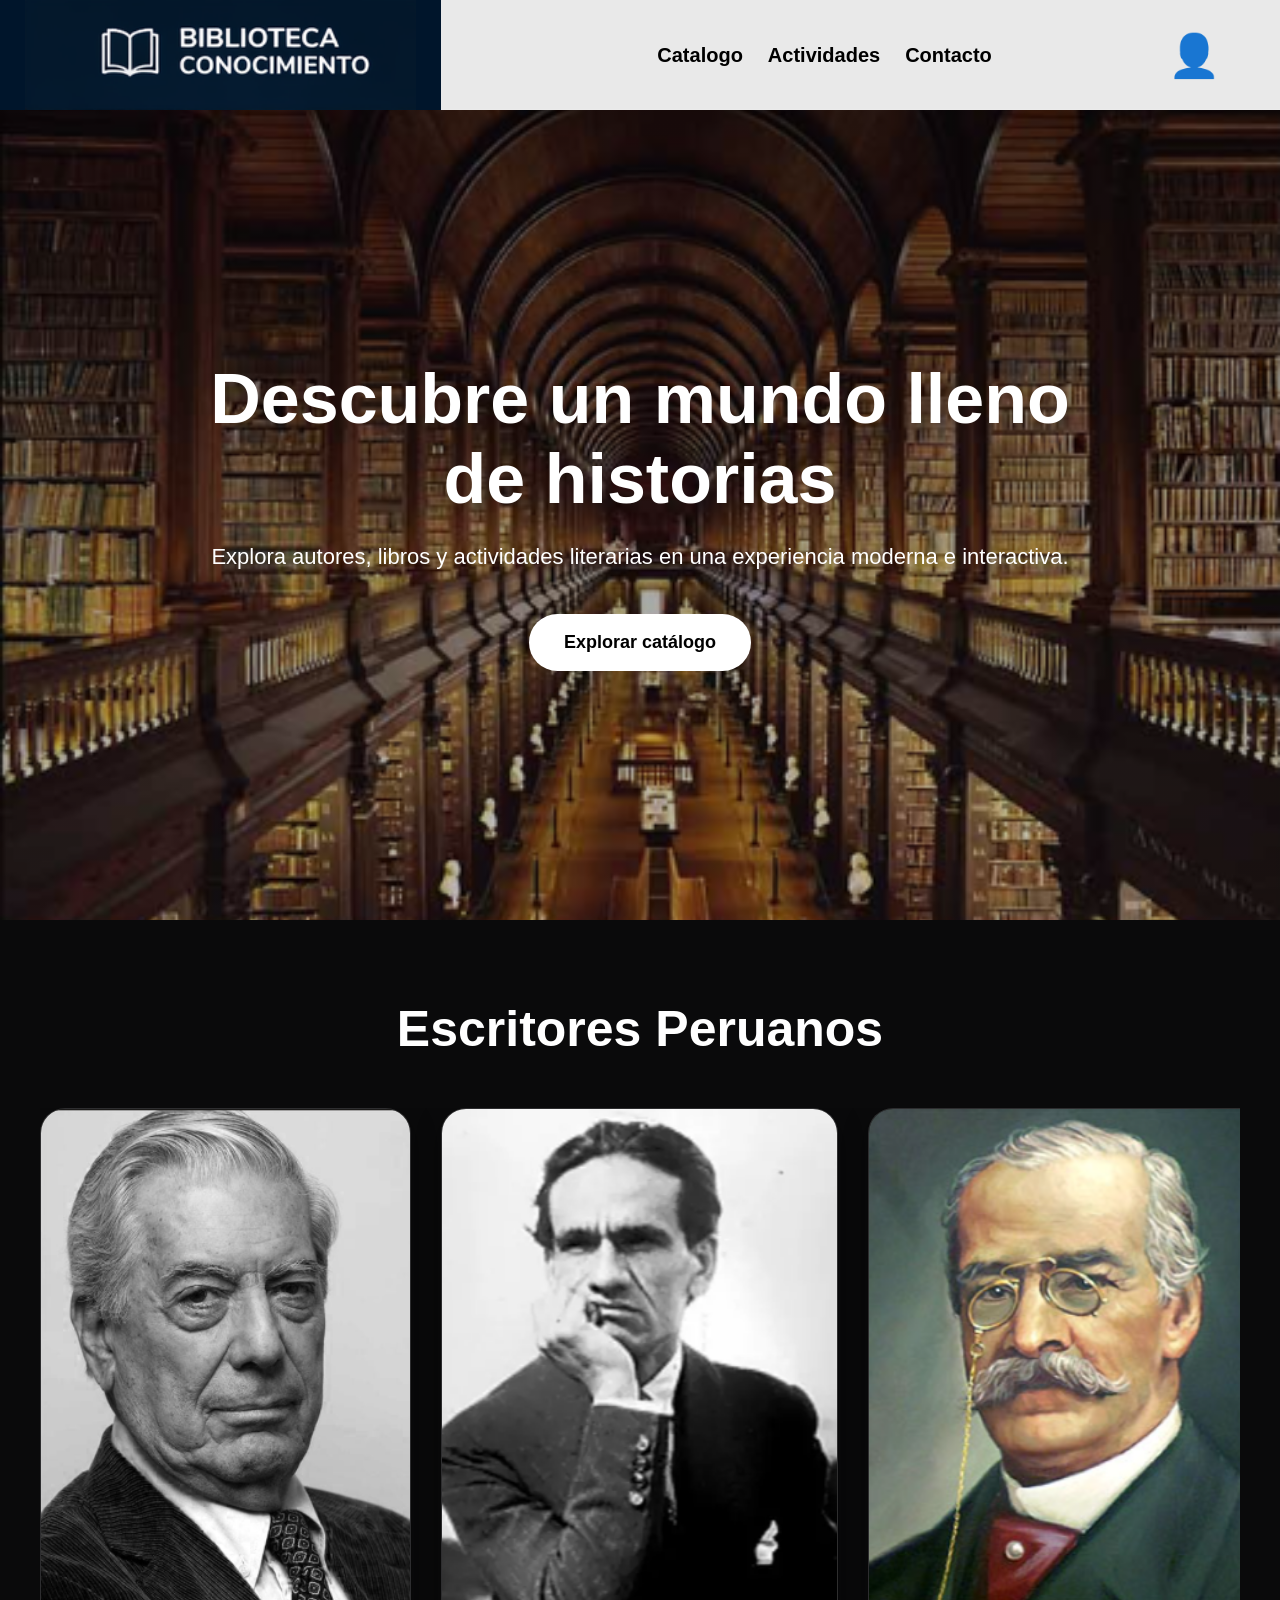
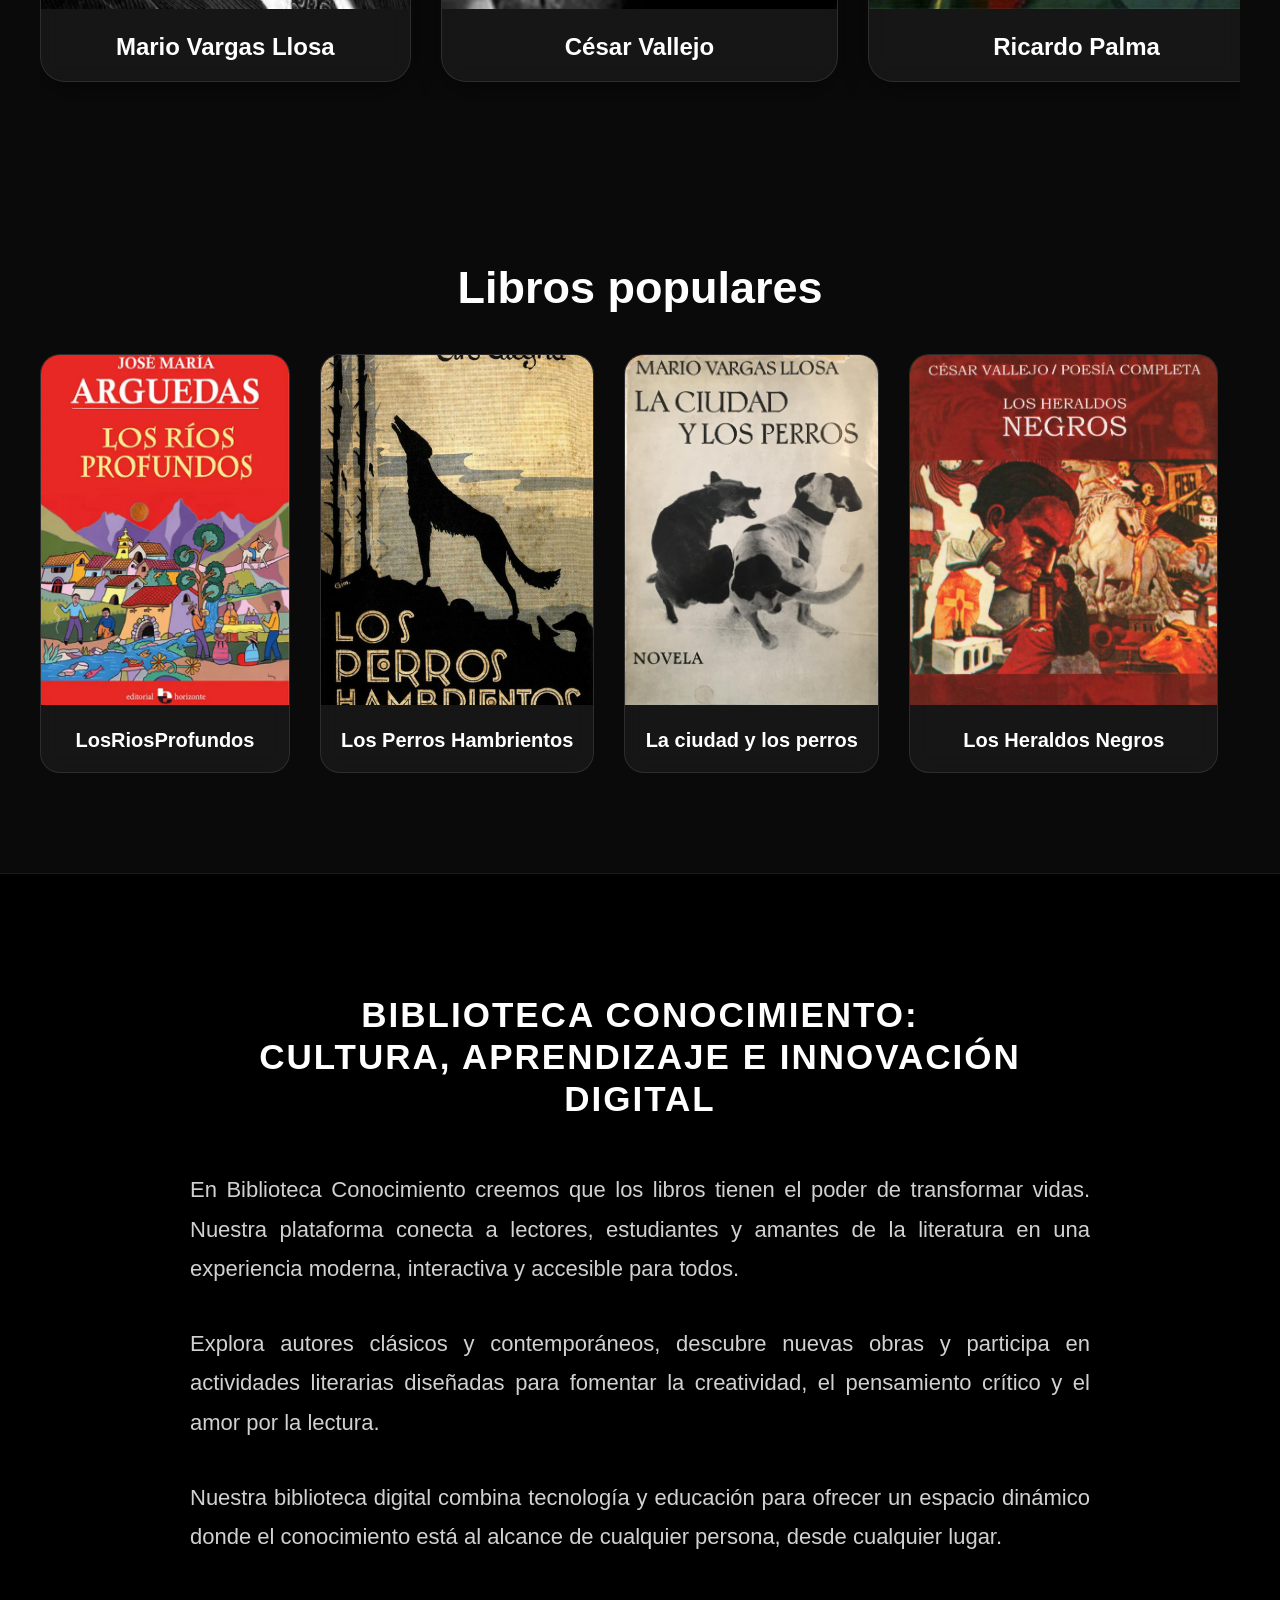
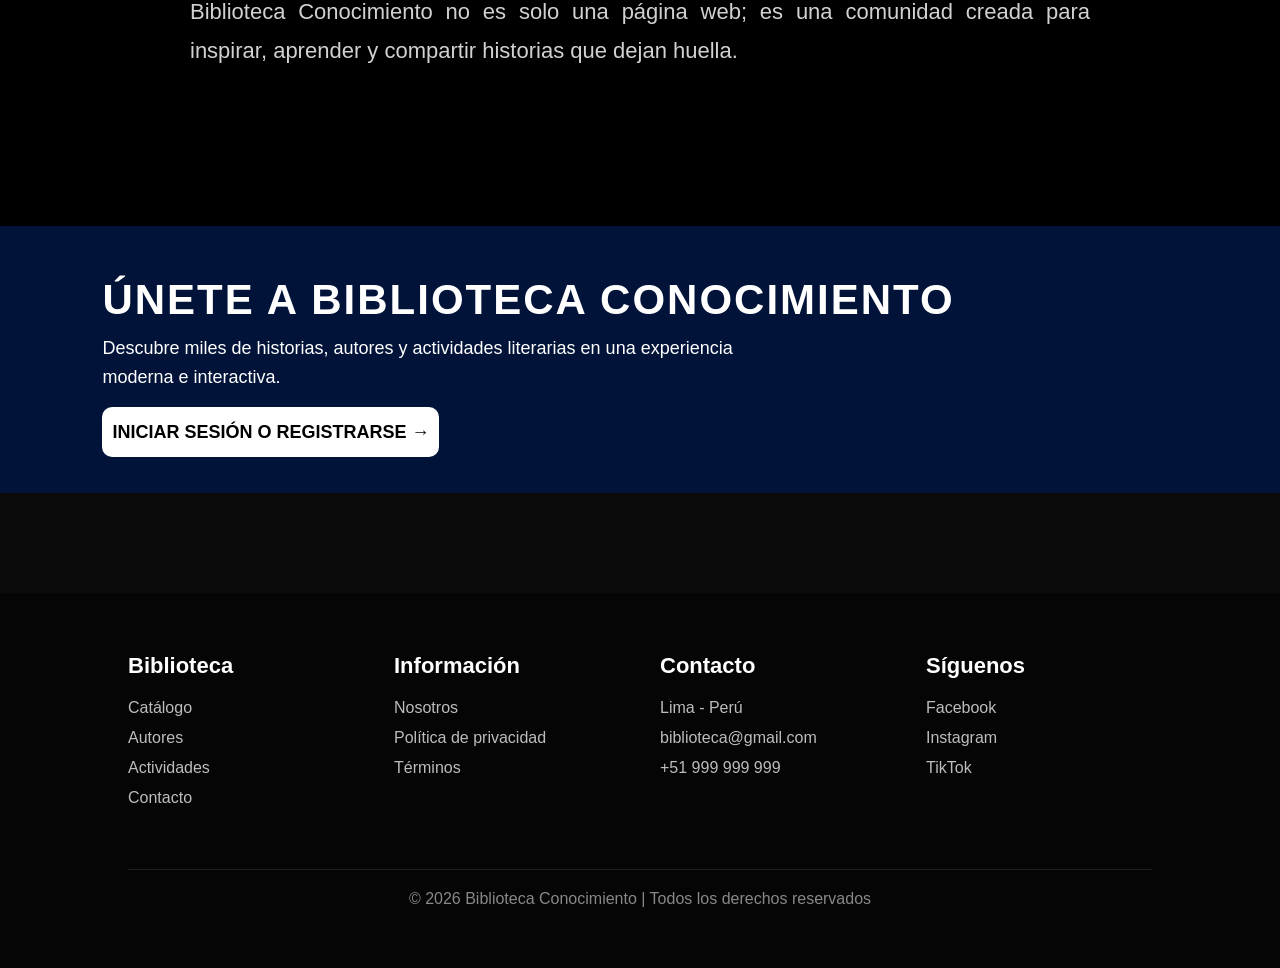
==== commit e0b4f479: "fsfa" ====
--- a/index.html
+++ b/index.html
@@ -18,10 +18,9 @@
     </button>
 
     <nav class="nav" id="nav-menu">
-        <a href="Catalago.html" class="nav-link">Catalogo</a>
-        <a href="" class="nav-link">Registro</a>
-        <a href="Actividades.html" class="nav-link">Actividades</a>
-        <a href="Contacto.html"class = "nav-link">Contacto</a>
+        <a href="./Catalago.html" class="nav-link">Catalogo</a>
+        <a href="./Actividades.html" class="nav-link">Actividades</a>
+        <a href="./Contacto.html"class = "nav-link">Contacto</a>
     </nav>
         
     </div>
@@ -124,7 +123,7 @@
 
 </section>
 
-    <script src="main.js"></script>
+    <script src="./main.js"></script>
     <section class="info-biblioteca">
 
     <div class="contenido-info">
--- a/PCss/stilo.css
+++ b/PCss/stilo.css
@@ -412,7 +412,7 @@
     height: 90vh;
 
     background:
-    linear-gradient(rgba(0,0,0,0.7), rgba(0,0,0,0.8)),
+    linear-gradient(rgba(0,0,0,0.5), rgba(0,0,0,0.2)),
     url('../Imagenes/Logo/biblioteca.png');
 
     background-size: cover;
@@ -698,11 +698,11 @@
     background: white;
     color: black;
     text-decoration: none;
-    padding: 20px 35px;
+    padding: 15px 10px;
     font-size: 18px;
     font-weight: bold;
     transition: 0.3s;
-    border-radius: 5px;
+    border-radius: 10px;
 }
 
 .franja-boton a:hover{
